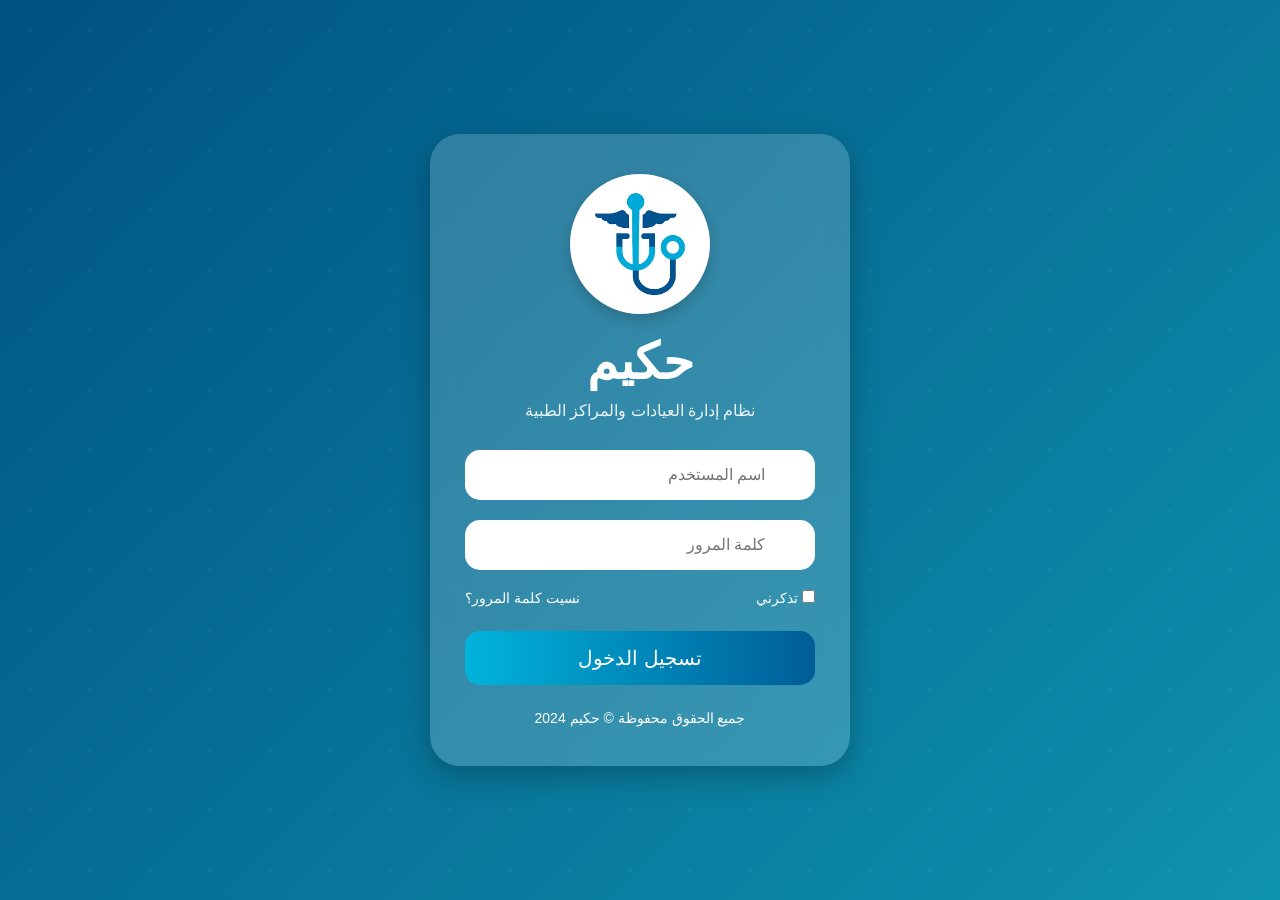
==== index.html @ 73f1740b "Add files via upload" ====
<!DOCTYPE html>
<html lang="ar" dir="rtl">
<head>
<meta charset="UTF-8">
<meta name="viewport" content="width=device-width, initial-scale=1.0">
<title>Hakim Login</title>

<link rel="stylesheet"
href="index.css"/>
<link rel="stylesheet" href="dark-mode.css">



</head>

<body>

    <div id="result"></div>

<div class="login-box">

    <div class="logo">

        
        <img src="hakeem.png" alt="Hakim Logo">

        <h1>حكيم</h1>
        <p>نظام إدارة العيادات والمراكز الطبية</p>
    </div>

    
<form onsubmit="return false;">
        <div class="input-box">
          <input type="text" id="username" placeholder="اسم المستخدم">
            <i class="fa-regular fa-user"></i>
        </div>

        <div class="input-box">
            <input type="password" id="password" placeholder="كلمة المرور">
            <i class="fa-solid fa-lock"></i>
        </div>

        <div class="options">
            <label>
                <input type="checkbox">
                تذكرني
            </label>

            <a href="#">نسيت كلمة المرور؟</a>
        </div>

      
<button id="loginBtn" class="login-btn" type="button" onclick="login()">
    <span id="btnText">تسجيل الدخول</span>
    <span id="loader" class="loader" style="display:none;"></span>
</button>


    </form>

    <div class="footer">
        جميع الحقوق محفوظة © حكيم 2024
    </div>

</div>


<script src="login.js"></script>
<script src="darkmode.js"></script>
<script>
if (localStorage.getItem("darkMode") === "true") {
    document.body.classList.add("dark-mode");
}
</script>
</body>
</html>
---- index.css ----
*{
    margin:0;
    padding:0;
    box-sizing:border-box;
    font-family:Tahoma,sans-serif;
}

body{
    height:100vh;
    display:flex;
    justify-content:center;
    align-items:center;
    background:
    linear-gradient(rgba(0,0,0,.2),rgba(0,0,0,.2)),
    linear-gradient(135deg,#0066a1,#12b6d9);
    overflow:hidden;
    position:relative;
}



body::before{
    content:"";
    position:absolute;
    width:100%;
    height:100%;
    background-image:
    radial-gradient(rgba(255,255,255,.08) 2px, transparent 2px);
    background-size:60px 60px;
    opacity:.4;
}



.login-box{
    width:420px;
    background:rgba(255,255,255,.18);
    backdrop-filter:blur(15px);
    border-radius:30px;
    padding:40px 35px;
    box-shadow:0 10px 30px rgba(0,0,0,.25);
    position:relative;
    z-index:1;
    text-align:center;
    color:white;
}



.logo img{
    width:140px;
    margin-bottom:15px;
}

.logo h1{
    font-size:50px;
    margin-bottom:10px;
    color:white;
}

.logo p{
    font-size:16px;
    opacity:.9;
    margin-bottom:30px;
}



.input-box{
    position:relative;
    margin-bottom:20px;
}

.input-box input{
    width:100%;
    padding:16px 50px 16px 16px;
    border:none;
    outline:none;
    border-radius:15px;
    background:white;
    font-size:16px;
}

.input-box i{
    position:absolute;
    right:18px;
    top:50%;
    transform:translateY(-50%);
    color:#777;
    font-size:18px;
}



.options{
    display:flex;
    justify-content:space-between;
    align-items:center;
    margin-bottom:25px;
    font-size:14px;
}

.options a{
    color:white;
    text-decoration:none;
}

.options a:hover{
    text-decoration:underline;
}



.login-btn{
    width:100%;
    padding:15px;
    border:none;
    border-radius:15px;
    background:linear-gradient(90deg,#00b4db,#005c97);
    color:white;
    font-size:20px;
    cursor:pointer;
    transition:.3s;
}

.login-btn:hover{
    transform:scale(1.03);
}



.footer{
    margin-top:25px;
    font-size:14px;
}

.footer a{
    color:white;
    font-weight:bold;
    text-decoration:none;
}

.footer a:hover{
    text-decoration:underline;
}
.logo img{
    width:140px;
    height:140px;
    border-radius:50%;
    object-fit:cover;
    background:white;
    padding:10px;
    box-shadow:0 5px 15px rgba(0,0,0,.2);
    margin-bottom:15px;
}
 #drop-area {
            width: 300px;
            height: 150px;
            border: 2px dashed #999;
            display: flex;
            justify-content: center;
            align-items: center;
            margin: 20px auto;
            cursor: pointer;
        }

        #result {
            margin-top: 20px;
            text-align: center;
        }
        .loader {
    width:16px;
    height:16px;
    border:3px solid rgba(255,255,255,.4);
    border-top:3px solid #fff;
    border-radius:50%;
    display:inline-block;
    animation:spin .8s linear infinite;
    margin-right:8px;
    vertical-align:middle;
}

@keyframes spin {
    0% { transform: rotate(0deg); }
    100% { transform: rotate(360deg); }
}
---- dark-mode.css ----
body.dark-mode {
    background: #121212 !important;
    color: #ffffff !important;
}

/* الحاوية الرئيسية */
body.dark-mode .container,
body.dark-mode .settings-container {
    background: transparent !important;
}

/* الكروت */
body.dark-mode .card,
body.dark-mode .feature-card,
body.dark-mode .result-box {
    background: #1e1e1e !important;
    color: #ffffff !important;
    border: 1px solid #333 !important;
    box-shadow: 0 4px 15px rgba(0, 0, 0, 0.4) !important;
}

/* العناوين */
body.dark-mode h2,
body.dark-mode h3,
body.dark-mode p,
body.dark-mode span {
    color: #ffffff !important;
}

/* عنوان حكيم */
body.dark-mode .header h1,
body.dark-mode .title h1 {
    color: #60a5fa !important;
}

/* النص أسفل العنوان */
body.dark-mode .header p,
body.dark-mode .title p {
    color: #d1d5db !important;
}

/* صندوق رفع الملفات */
body.dark-mode .upload-box {
    background: #1e1e1e !important;
    border: 2px dashed #3b82f6 !important;
    color: #ffffff !important;
}

/* الحقول */
body.dark-mode input,
body.dark-mode textarea,
body.dark-mode select {
    background: #2b2b2b !important;
    color: #ffffff !important;
    border: 1px solid #555 !important;
}

/* الروابط */
body.dark-mode a {
    color: #4da3ff !important;
}

/* أزرار الكروت */
body.dark-mode .card button,
body.dark-mode .wa3i-btn {
    background: #2563eb !important;
    color: white !important;
}

/* Hover */
body.dark-mode .card button:hover,
body.dark-mode .wa3i-btn:hover {
    filter: brightness(1.1);
}

/* زر + */
body.dark-mode .menu-btn {
    background: transparent !important;
    color: white !important;
    border: none !important;
    box-shadow: none !important;
}

/* القائمة المنبثقة */
body.dark-mode .menu-items {
    background: #1e1e1e !important;
    border: 1px solid #333 !important;
}

body.dark-mode .menu-items a {
    color: #ffffff !important;
}

body.dark-mode .menu-items a:hover {
    background: #2a2a2a !important;
}

/* نتائج التحليل */
body.dark-mode #result,
body.dark-mode #explanation,
body.dark-mode #doctor {
    color: #ffffff !important;
}
/* الهيدر */
body.dark-mode .header {
    background: #1e1e1e !important;
    color: white !important;
}

/* عنوان حكيم */
body.dark-mode .header h1 {
    color: #60a5fa !important;
}

/* الوصف */
body.dark-mode .header p {
    color: #d1d5db !important;
}

/* القائمة المنبثقة */
body.dark-mode .menu-items {
    background: #1e1e1e !important;
    overflow: hidden;
}

/* إزالة الخلفية البيضاء من أول عنصر */
body.dark-mode .menu-items a {
    background: transparent !important;
    color: white !important;
}

/* زر + أو X */
body.dark-mode #menuBtn {
    background: transparent !important;
    color: #2563eb !important;
    border: none !important;
    box-shadow: none !important;
}

/* أي صندوق أبيض متبقٍ */
body.dark-mode .header,
body.dark-mode .card,
body.dark-mode .feature-card,
body.dark-mode .result-box,
body.dark-mode .upload-box {
    background-color: #1e1e1e !important;
}
.wa3i-card,
.stat-card {
    background: #ffffff;
    color: #111;
    border-radius: 16px;
    padding: 20px;
    box-shadow: 0 6px 18px rgba(0, 0, 0, 0.08);
    transition: 0.3s ease;
}

/* hover */
.wa3i-card:hover {
    transform: translateY(-5px);
    box-shadow: 0 10px 25px rgba(0, 0, 0, 0.15);
}

/* ====== DARK MODE CARDS ====== */
body.dark-mode .wa3i-card,
body.dark-mode .stat-card {
    background: #1e1e1e !important;
    color: #ffffff !important;
    border: 1px solid #333 !important;
    box-shadow: 0 8px 20px rgba(0, 0, 0, 0.4) !important;
}

/* النص داخل الكارد */
body.dark-mode .wa3i-card h2,
body.dark-mode .wa3i-card p,
body.dark-mode .stat-card h2,
body.dark-mode .stat-card span {
    color: #ffffff !important;
}
body.dark-mode .info-section {
    background: #1e1e1e !important;
    color: #ffffff !important;
    border-radius: 16px;
    padding: 20px;
    border: 1px solid #333;
    box-shadow: 0 6px 18px rgba(0,0,0,0.4);
}
/* =========================
   SMART PAGE DARK MODE
========================= */

body.dark-mode {
    background: #121212;
    color: #ffffff;
}

/* header */
body.dark-mode .header {
    background: #1e1e1e;
    box-shadow: 0 6px 18px rgba(0,0,0,0.4);
}

body.dark-mode .header h1 {
    color: #60a5fa;
}

body.dark-mode .header p {
    color: #d1d5db;
}

/* chat box */
body.dark-mode .chat-box {
    background: #1e1e1e;
    box-shadow: 0 6px 18px rgba(0,0,0,0.5);
}

/* messages */
body.dark-mode .bot-message {
    background: #2a2a2a;
    color: #ffffff;
}

body.dark-mode .user-message {
    background: #2563eb;
    color: white;
}

/* input */
body.dark-mode .input-area input {
    background: #2b2b2b;
    color: white;
    border: 1px solid #444;
}

/* back button */
body.dark-mode .back-btn {
    background: #2563eb;
}
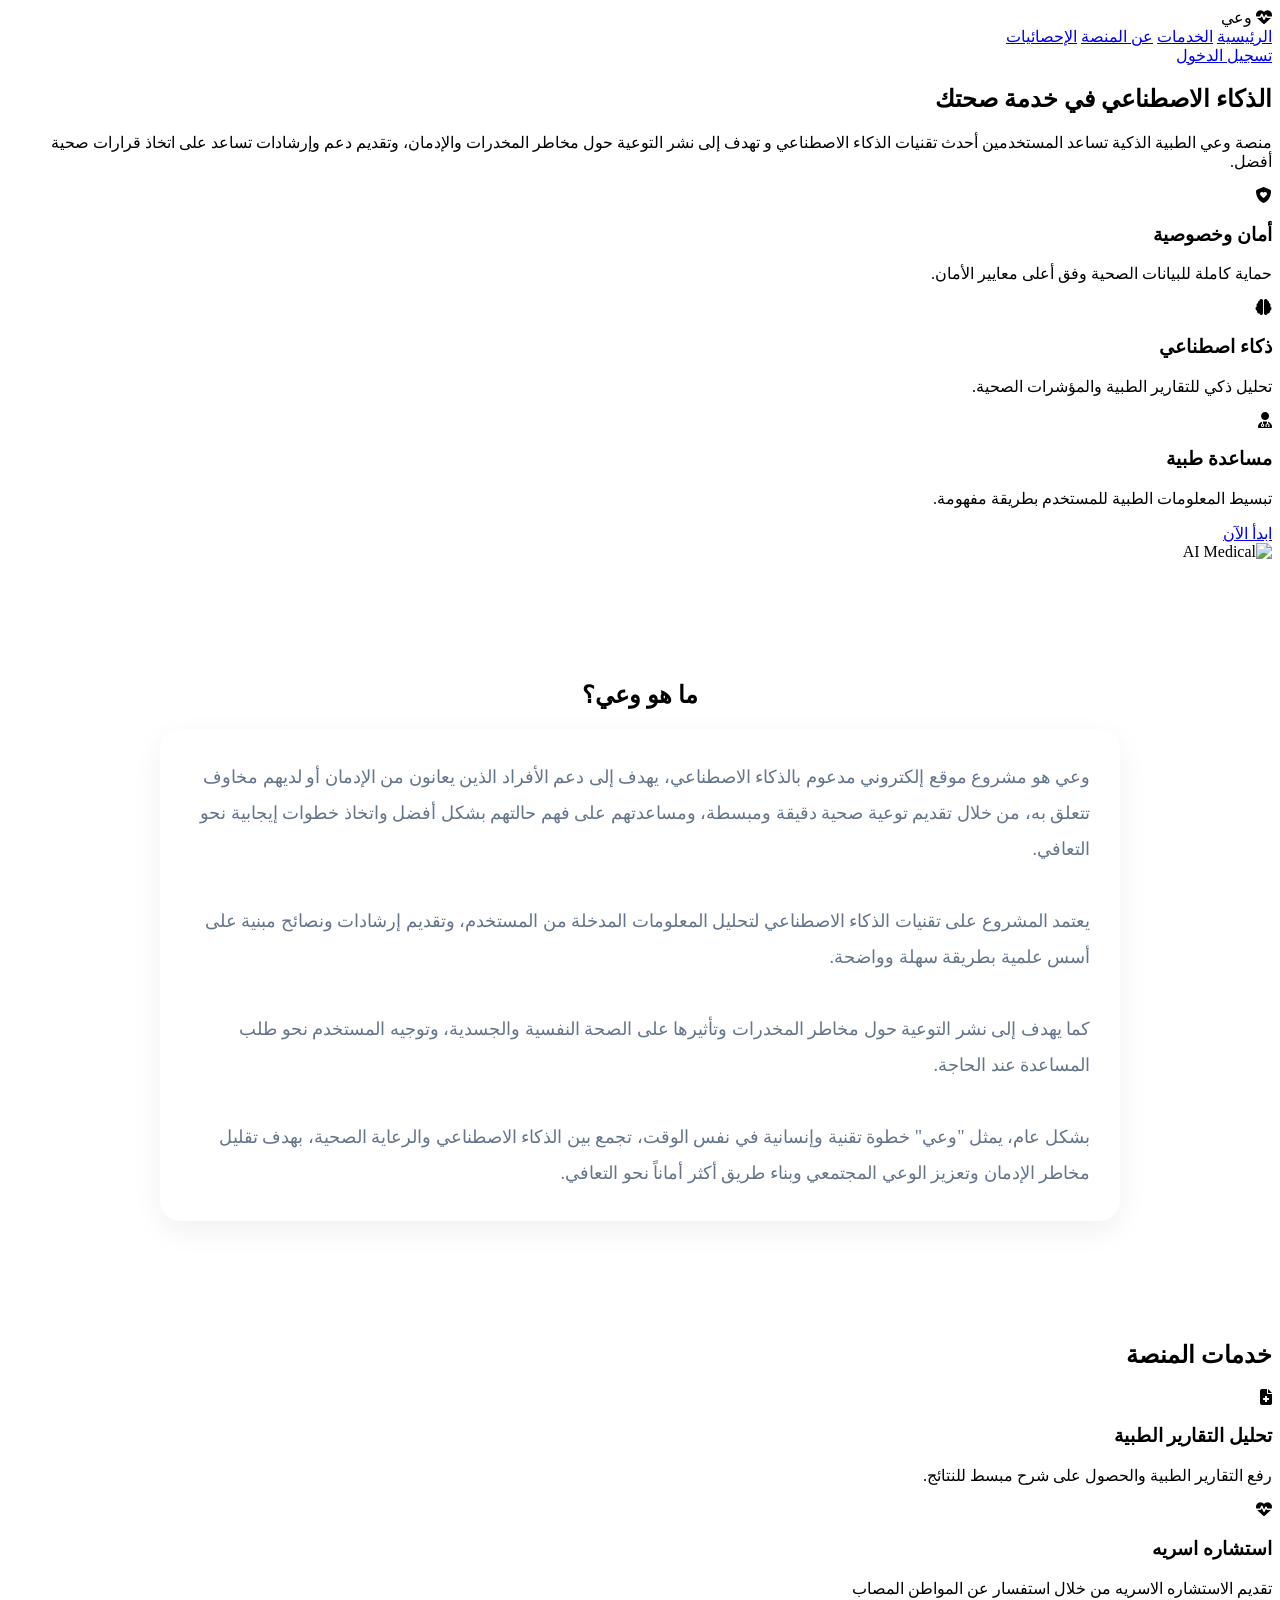
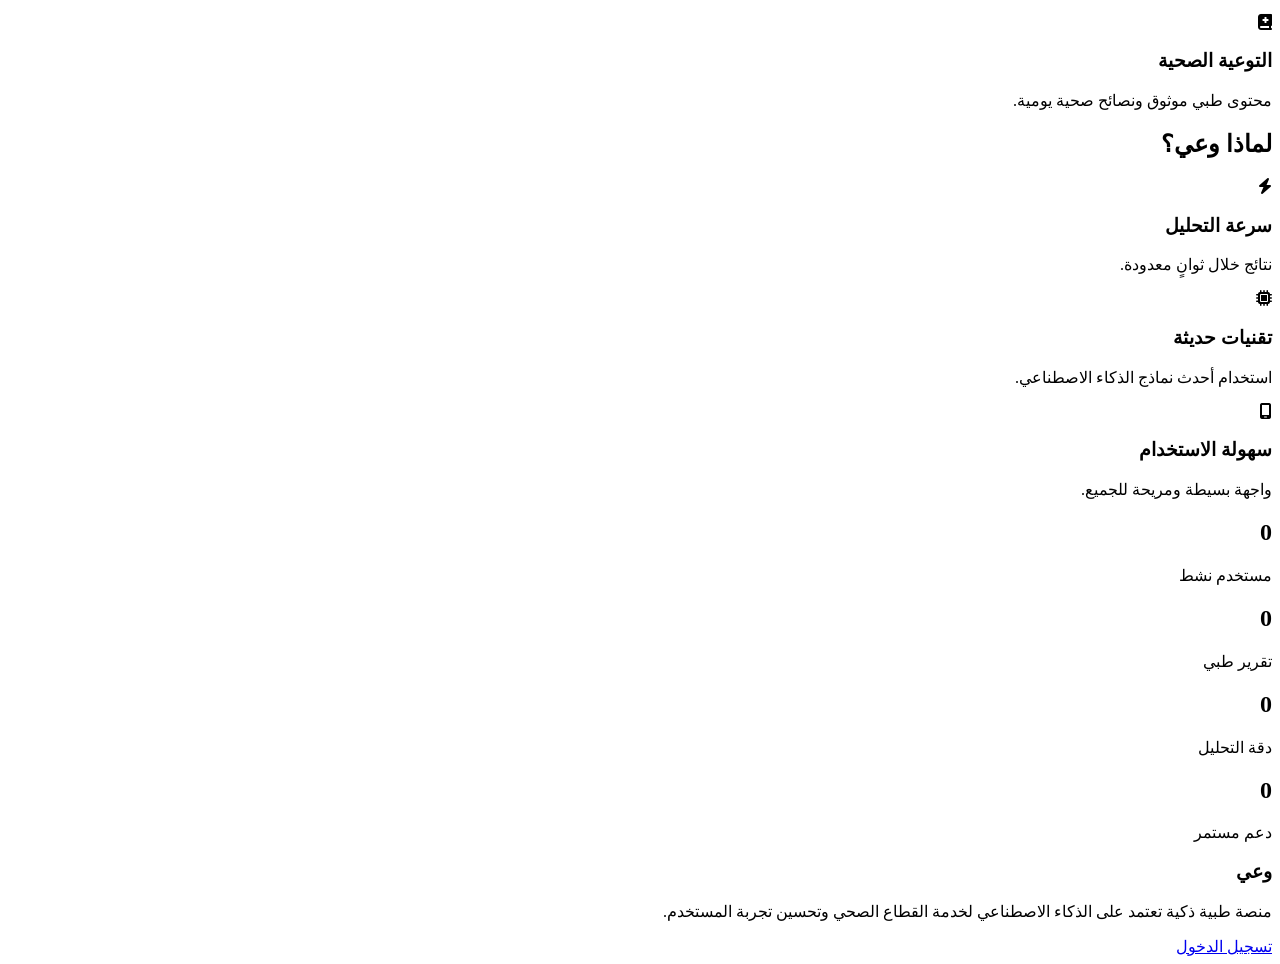
==== commit 85de70fe: "Update index.html" ====
--- a/index.html
+++ b/index.html
@@ -1,76 +1,261 @@
 <!DOCTYPE html>
 <html lang="ar" dir="rtl">
+
 <head>
 <meta charset="UTF-8">
 <meta name="viewport" content="width=device-width, initial-scale=1.0">
-<title>Hakim Login</title>
+
+<title>وعي | الذكاء الاصطناعي الطبي</title>
+
+<link rel="stylesheet" href="landing.css">
 
 <link rel="stylesheet"
-href="index.css"/>
-<link rel="stylesheet" href="dark-mode.css">
-
-
+href="https://cdnjs.cloudflare.com/ajax/libs/font-awesome/6.5.1/css/all.min.css">
 
 </head>
 
 <body>
 
-    <div id="result"></div>
-
-<div class="login-box">
+<header>
 
     <div class="logo">
-
-        
-        <img src="hakeem.png" alt="Hakim Logo">
-
-        <h1>حكيم</h1>
-        <p>نظام إدارة العيادات والمراكز الطبية</p>
+        <i class="fa-solid fa-heart-pulse"></i>
+        <span>وعي</span>
+    </div>
+
+    <nav>
+        <a href="#home">الرئيسية</a>
+        <a href="#services">الخدمات</a>
+        <a href="#about">عن المنصة</a>
+        <a href="#stats">الإحصائيات</a>
+    </nav>
+
+    <a href="login.html" class="login-btn">
+        تسجيل الدخول
+    </a>
+
+</header>
+
+
+<section class="hero" id="home">
+
+    <div class="content">
+
+        <h1>
+            الذكاء الاصطناعي في خدمة صحتك
+        </h1>
+
+        <p>
+            منصة وعي الطبية الذكية تساعد المستخدمين
+             أحدث تقنيات الذكاء الاصطناعي
+             
+
+             
+    و تهدف إلى
+    نشر التوعية حول مخاطر المخدرات والإدمان،
+    وتقديم دعم وإرشادات تساعد على اتخاذ قرارات صحية أفضل.
+
+        </p>
+
+        <div class="features">
+
+            <div class="card reveal">
+                <i class="fa-solid fa-shield-heart"></i>
+                <h3>أمان وخصوصية</h3>
+                <p>
+                    حماية كاملة للبيانات الصحية
+                    وفق أعلى معايير الأمان.
+                </p>
+            </div>
+
+            <div class="card reveal">
+                <i class="fa-solid fa-brain"></i>
+                <h3>ذكاء اصطناعي</h3>
+                <p>
+                    تحليل ذكي للتقارير الطبية
+                    والمؤشرات الصحية.
+                </p>
+            </div>
+
+            <div class="card reveal">
+                <i class="fa-solid fa-user-doctor"></i>
+                <h3>مساعدة طبية</h3>
+                <p>
+                    تبسيط المعلومات الطبية
+                    للمستخدم بطريقة مفهومة.
+                </p>
+            </div>
+
+        </div>
+
+        <a href="login.html" class="start-btn">
+            ابدأ الآن
+        </a>
+
+    </div>
+
+    <div class="hero-image">
+
+        <!-- ضع صورة AI هنا -->
+        <img src="clinical-ai-has-boomed.png" alt="AI Medical">
+
+    </div>
+</section>
+<section style="padding:100px 8%; text-align:center;">
+
+    <h2 class="section-title">ما هو وعي؟</h2>
+
+    <div style="
+        max-width:900px;
+        margin:auto;
+        background:white;
+        padding:30px;
+        border-radius:20px;
+        box-shadow:0 10px 30px rgba(0,0,0,.06);
+        line-height:2;
+        font-size:18px;
+        color:#64748b;
+        text-align:right;
+    ">
+
+        وعي هو مشروع موقع إلكتروني مدعوم بالذكاء الاصطناعي، يهدف إلى دعم الأفراد الذين يعانون من الإدمان أو لديهم مخاوف تتعلق به،
+        من خلال تقديم توعية صحية دقيقة ومبسطة، ومساعدتهم على فهم حالتهم بشكل أفضل واتخاذ خطوات إيجابية نحو التعافي.
+
+        <br><br>
+
+        يعتمد المشروع على تقنيات الذكاء الاصطناعي لتحليل المعلومات المدخلة من المستخدم،
+        وتقديم إرشادات ونصائح مبنية على أسس علمية بطريقة سهلة وواضحة.
+
+        <br><br>
+
+        كما يهدف إلى نشر التوعية حول مخاطر المخدرات وتأثيرها على الصحة النفسية والجسدية،
+        وتوجيه المستخدم نحو طلب المساعدة عند الحاجة.
+<br><br>
+بشكل عام، يمثل "وعي" خطوة تقنية وإنسانية في نفس الوقت، تجمع بين الذكاء الاصطناعي والرعاية الصحية، بهدف تقليل مخاطر الإدمان وتعزيز الوعي المجتمعي وبناء طريق أكثر أماناً نحو التعافي.
+    </div>
+
+</section>
+
+<section id="services">
+
+    <h2 class="section-title">
+        خدمات المنصة
+    </h2>
+
+    <div class="service-container">
+
+        <div class="card reveal">
+            <i class="fa-solid fa-file-medical"></i>
+            <h3>تحليل التقارير الطبية</h3>
+            <p>
+                رفع التقارير الطبية والحصول على
+                شرح مبسط للنتائج.
+            </p>
+        </div>
+
+        <div class="card reveal">
+            <i class="fa-solid fa-heart-pulse"></i>
+            <h3>استشاره اسريه</h3>
+            <p>
+                تقديم الاستشاره الاسريه
+                من خلال استفسار عن المواطن المصاب 
+            </p>
+        </div>
+
+        <div class="card reveal">
+            <i class="fa-solid fa-book-medical"></i>
+            <h3>التوعية الصحية</h3>
+            <p>
+                محتوى طبي موثوق ونصائح
+                صحية يومية.
+            </p>
+        </div>
+
     </div>
 
     
-<form onsubmit="return false;">
-        <div class="input-box">
-          <input type="text" id="username" placeholder="اسم المستخدم">
-            <i class="fa-regular fa-user"></i>
-        </div>
-
-        <div class="input-box">
-            <input type="password" id="password" placeholder="كلمة المرور">
-            <i class="fa-solid fa-lock"></i>
-        </div>
-
-        <div class="options">
-            <label>
-                <input type="checkbox">
-                تذكرني
-            </label>
-
-            <a href="#">نسيت كلمة المرور؟</a>
-        </div>
-
-      
-<button id="loginBtn" class="login-btn" type="button" onclick="login()">
-    <span id="btnText">تسجيل الدخول</span>
-    <span id="loader" class="loader" style="display:none;"></span>
-</button>
-
-
-    </form>
-
-    <div class="footer">
-        جميع الحقوق محفوظة © حكيم 2024
-    </div>
-
-</div>
-
-
-<script src="login.js"></script>
-<script src="darkmode.js"></script>
-<script>
-if (localStorage.getItem("darkMode") === "true") {
-    document.body.classList.add("dark-mode");
-}
-</script>
+</section>
+
+
+<section id="about">
+
+    <h2 class="section-title">
+        لماذا وعي؟
+    </h2>
+
+    <div class="service-container">
+
+        <div class="card reveal">
+            <i class="fa-solid fa-bolt"></i>
+            <h3>سرعة التحليل</h3>
+            <p>
+                نتائج خلال ثوانٍ معدودة.
+            </p>
+        </div>
+
+        <div class="card reveal">
+            <i class="fa-solid fa-microchip"></i>
+            <h3>تقنيات حديثة</h3>
+            <p>
+                استخدام أحدث نماذج الذكاء الاصطناعي.
+            </p>
+        </div>
+
+        <div class="card reveal">
+            <i class="fa-solid fa-mobile-screen"></i>
+            <h3>سهولة الاستخدام</h3>
+            <p>
+                واجهة بسيطة ومريحة للجميع.
+            </p>
+        </div>
+
+    </div>
+
+</section>
+
+
+<section class="stats" id="stats">
+
+    <div>
+        <h2 class="counter" data-target="10000">0</h2>
+        <p>مستخدم نشط</p>
+    </div>
+
+    <div>
+        <h2 class="counter" data-target="500">0</h2>
+        <p>تقرير طبي</p>
+    </div>
+
+    <div>
+        <h2 class="counter" data-target="98">0</h2>
+        <p>دقة التحليل</p>
+    </div>
+
+    <div>
+        <h2 class="counter" data-target="24">0</h2>
+        <p>دعم مستمر</p>
+    </div>
+
+</section>
+
+
+<footer>
+
+    <h3>وعي</h3>
+
+    <p>
+        منصة طبية ذكية تعتمد على الذكاء الاصطناعي
+        لخدمة القطاع الصحي وتحسين تجربة المستخدم.
+    </p>
+
+    <a href="index.html" class="start-btn">
+        تسجيل الدخول
+    </a>
+
+</footer>
+
+
+<script src="landing.js"></script>
+
 </body>
-</html>+</html>
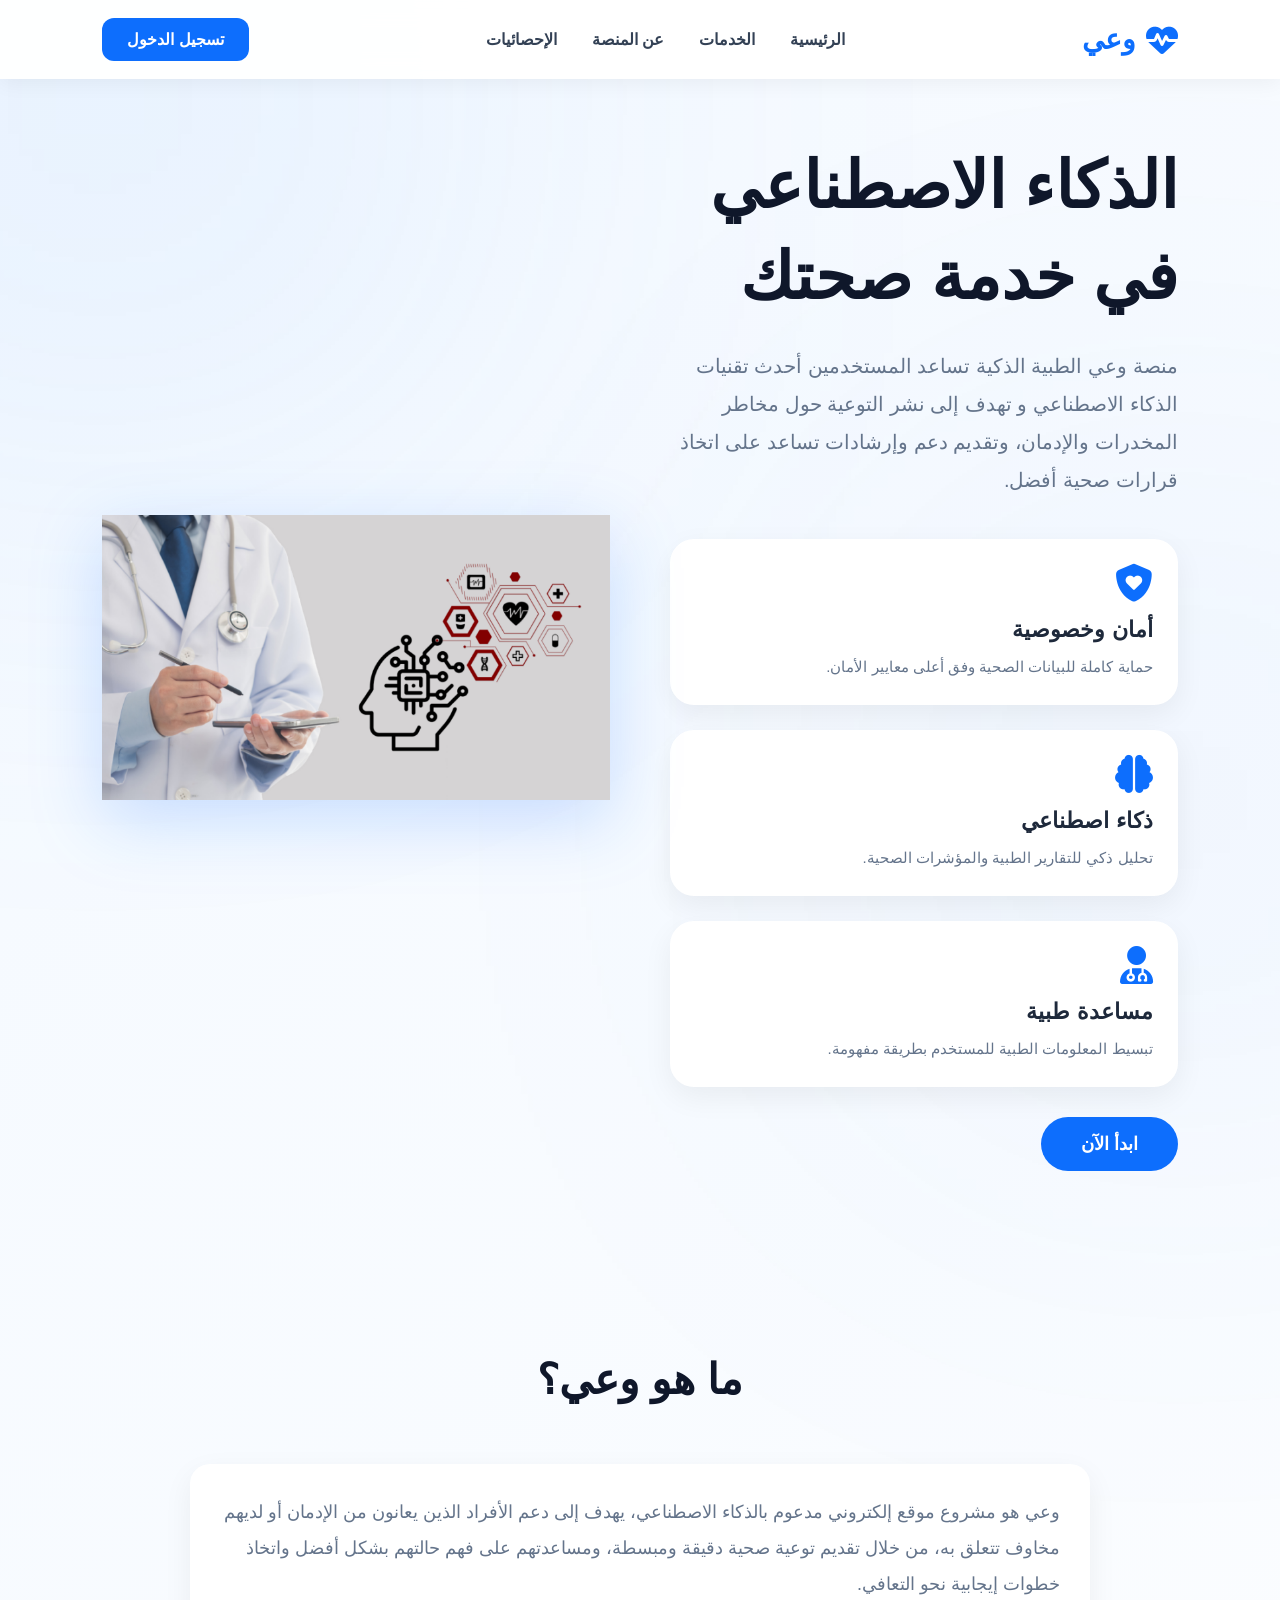
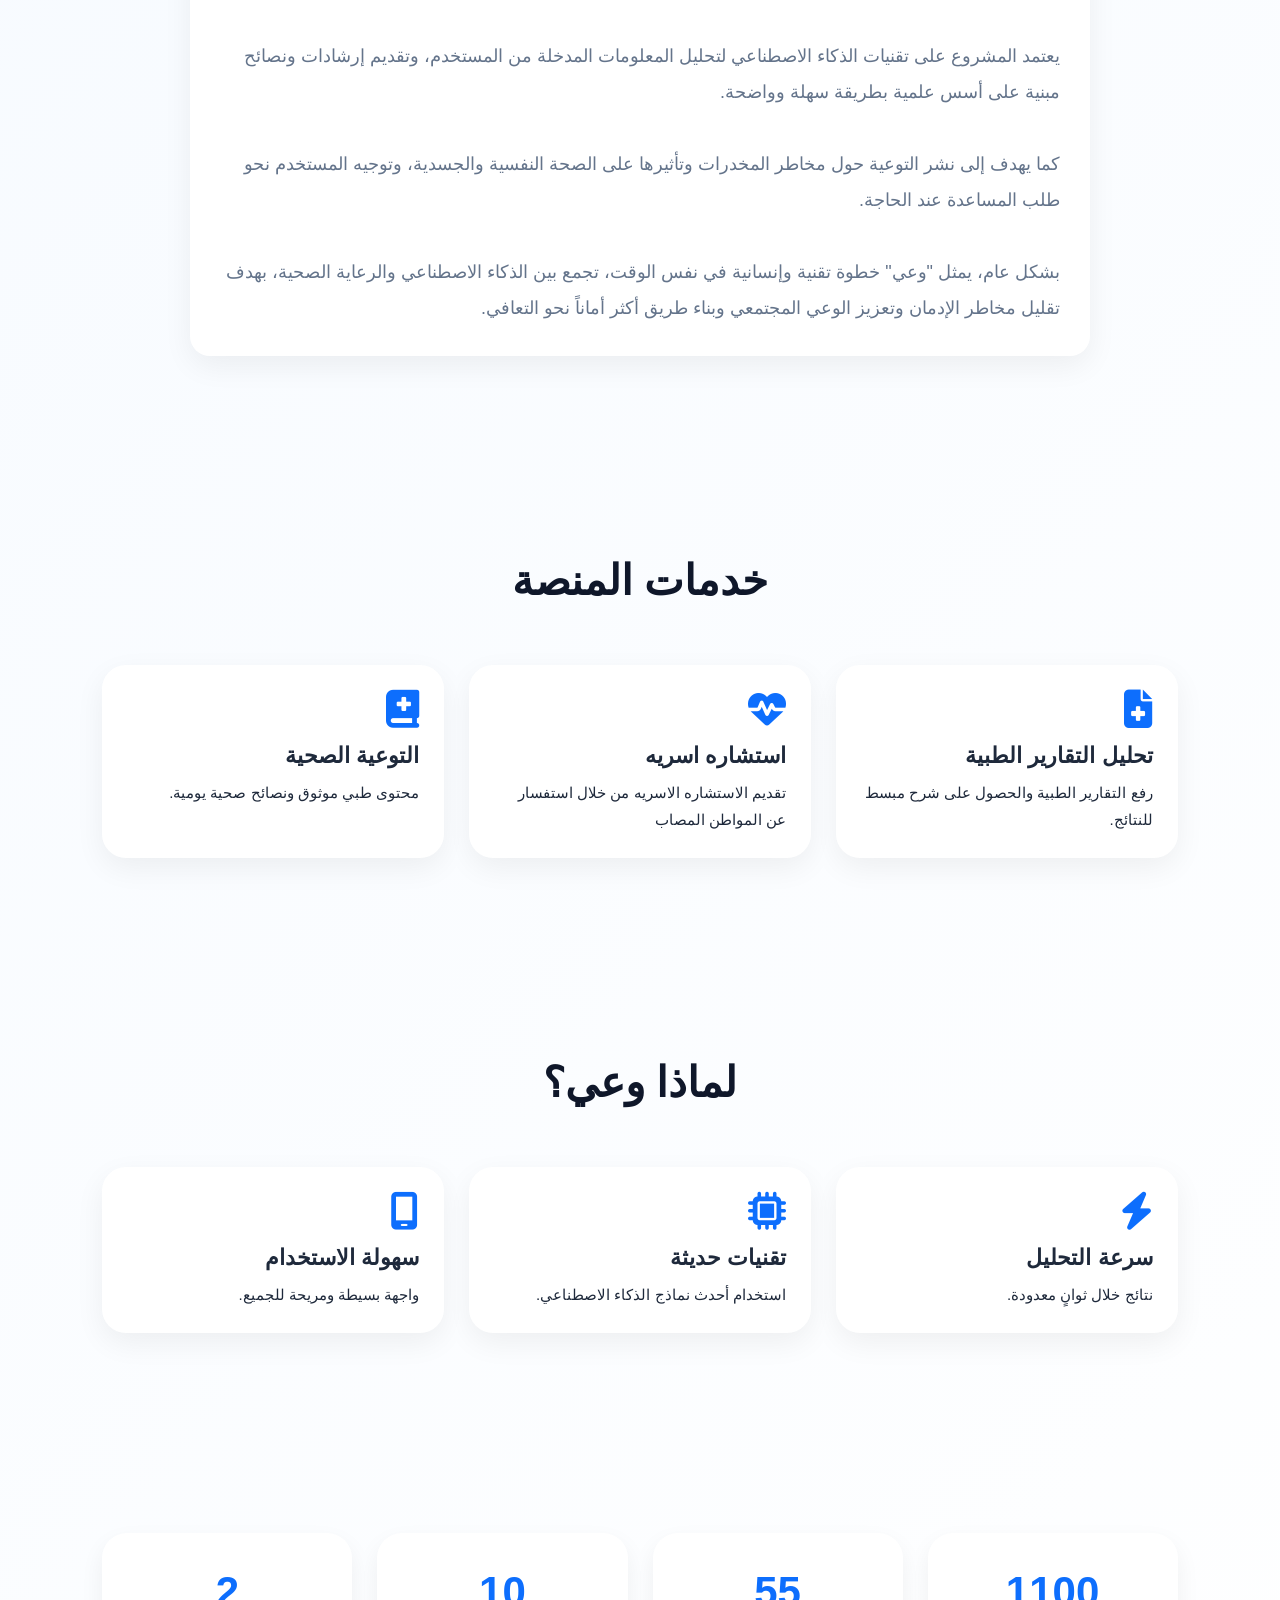
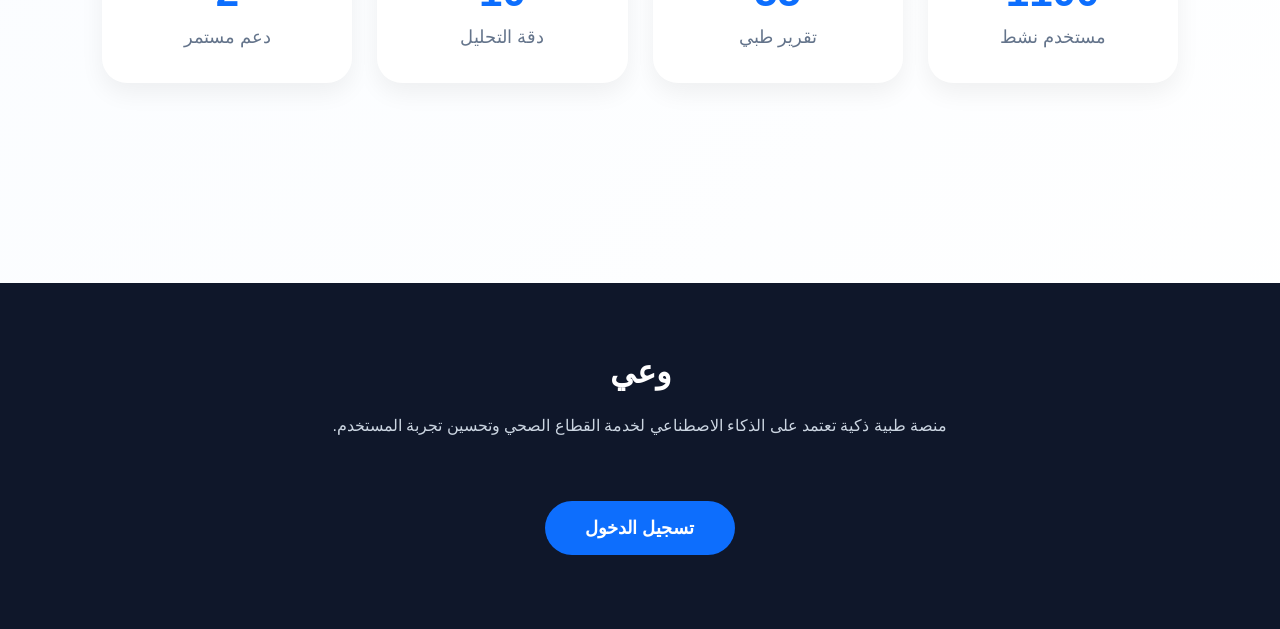
==== commit 5842f023: "Update index.html" ====
--- a/index.html
+++ b/index.html
@@ -248,7 +248,7 @@
         لخدمة القطاع الصحي وتحسين تجربة المستخدم.
     </p>
 
-    <a href="index.html" class="start-btn">
+    <a href="login.html" class="start-btn">
         تسجيل الدخول
     </a>
 
--- a/landing.css
+++ b/landing.css
@@ -0,0 +1,402 @@
+*{
+margin:0;
+padding:0;
+box-sizing:border-box;
+font-family:'Segoe UI',Tahoma,sans-serif;
+scroll-behavior:smooth;
+}
+
+body{
+background:linear-gradient(135deg,#f4f9ff,#ffffff);
+color:#1e293b;
+overflow-x:hidden;
+}
+
+/* Header */
+
+header{
+position:fixed;
+top:0;
+left:0;
+width:100%;
+background:rgba(255,255,255,.95);
+backdrop-filter:blur(15px);
+padding:18px 8%;
+display:flex;
+justify-content:space-between;
+align-items:center;
+z-index:1000;
+box-shadow:0 4px 20px rgba(0,0,0,.05);
+}
+
+.logo{
+display:flex;
+align-items:center;
+gap:10px;
+font-size:28px;
+font-weight:700;
+color:#0d6efd;
+}
+
+.logo i{
+font-size:32px;
+}
+
+nav{
+display:flex;
+gap:35px;
+}
+
+nav a{
+text-decoration:none;
+font-weight:600;
+color:#334155;
+transition:.3s;
+}
+
+nav a:hover{
+color:#0d6efd;
+}
+
+.login-btn{
+background:#0d6efd;
+color:white;
+padding:12px 25px;
+border-radius:12px;
+text-decoration:none;
+font-weight:bold;
+transition:.3s;
+}
+
+.login-btn:hover{
+transform:translateY(-3px);
+}
+
+/* Hero */
+
+.hero{
+min-height:100vh;
+display:flex;
+justify-content:space-between;
+align-items:center;
+padding:140px 8% 80px;
+gap:60px;
+}
+
+.content{
+flex:1;
+}
+
+.content h1{
+font-size:65px;
+line-height:1.4;
+margin-bottom:25px;
+color:#0f172a;
+}
+
+.content p{
+font-size:20px;
+line-height:1.9;
+color:#64748b;
+margin-bottom:40px;
+max-width:650px;
+}
+
+.hero-image{
+flex:1;
+display:flex;
+justify-content:center;
+align-items:center;
+}
+
+.hero-image img{
+width:100%;
+max-width:650px;
+animation:float 6s ease-in-out infinite;
+filter:drop-shadow(0 20px 35px rgba(13,110,253,.2));
+}
+
+@keyframes float{
+
+0%{
+transform:translateY(0);
+}
+
+50%{
+transform:translateY(-20px);
+}
+
+100%{
+transform:translateY(0);
+}
+
+}
+
+/* Cards */
+
+.features,
+.service-container{
+display:flex;
+gap:25px;
+flex-wrap:wrap;
+margin-top:30px;
+}
+
+.card{
+background:white;
+padding:25px;
+border-radius:24px;
+flex:1;
+min-width:250px;
+box-shadow:0 10px 30px rgba(0,0,0,.06);
+transition:.4s;
+}
+
+.card:hover{
+transform:translateY(-10px);
+}
+
+.card i{
+font-size:38px;
+color:#0d6efd;
+margin-bottom:15px;
+}
+
+.card h3{
+margin-bottom:10px;
+font-size:22px;
+}
+
+.card p{
+font-size:15px;
+line-height:1.8;
+margin:0;
+}
+
+/* Button */
+
+.start-btn{
+display:inline-block;
+margin-top:30px;
+background:#0d6efd;
+color:white;
+padding:16px 40px;
+border-radius:50px;
+text-decoration:none;
+font-size:18px;
+font-weight:bold;
+animation:pulse 2s infinite;
+}
+
+@keyframes pulse{
+
+0%{
+box-shadow:0 0 0 0 rgba(13,110,253,.6);
+}
+
+70%{
+box-shadow:0 0 0 20px rgba(13,110,253,0);
+}
+
+100%{
+box-shadow:0 0 0 0 rgba(13,110,253,0);
+}
+
+}
+
+/* Sections */
+
+section{
+padding:100px 8%;
+}
+
+.section-title{
+text-align:center;
+font-size:42px;
+margin-bottom:60px;
+color:#0f172a;
+}
+
+/* Stats */
+
+.stats{
+display:grid;
+grid-template-columns:repeat(4,1fr);
+gap:25px;
+}
+
+.stats div{
+background:white;
+padding:35px;
+border-radius:25px;
+text-align:center;
+box-shadow:0 10px 25px rgba(0,0,0,.06);
+}
+
+.stats h2{
+font-size:42px;
+color:#0d6efd;
+margin-bottom:10px;
+}
+
+.stats p{
+font-size:18px;
+color:#64748b;
+}
+
+/* Footer */
+
+footer{
+background:#0f172a;
+padding:70px 20px;
+text-align:center;
+color:white;
+margin-top:100px;
+}
+
+footer h3{
+font-size:32px;
+margin-bottom:20px;
+}
+
+footer p{
+max-width:700px;
+margin:auto;
+line-height:1.9;
+margin-bottom:30px;
+color:#cbd5e1;
+}
+
+/* Scroll Animation */
+
+.card,
+.stats div{
+opacity:1;
+transform:none;
+}
+.show{
+opacity:1;
+transform:translateY(0);
+}
+
+.hero{
+opacity:0;
+transform:translateY(50px);
+transition:1.2s;
+}
+
+.loaded .hero{
+opacity:1;
+transform:translateY(0);
+}
+
+/* Background Glow */
+
+body::before{
+content:"";
+position:fixed;
+width:600px;
+height:600px;
+background:#60a5fa;
+filter:blur(250px);
+opacity:.15;
+top:-200px;
+left:-200px;
+z-index:-1;
+}
+
+body::after{
+content:"";
+position:fixed;
+width:500px;
+height:500px;
+background:#3b82f6;
+filter:blur(250px);
+opacity:.1;
+bottom:-150px;
+right:-150px;
+z-index:-1;
+}
+
+/* Responsive */
+
+@media(max-width:1000px){
+
+.hero{
+flex-direction:column-reverse;
+text-align:center;
+}
+
+.content h1{
+font-size:45px;
+}
+
+.content p{
+margin:auto;
+margin-bottom:30px;
+}
+
+.stats{
+grid-template-columns:1fr 1fr;
+}
+
+}
+
+@media(max-width:700px){
+
+header{
+padding:15px 20px;
+}
+
+nav{
+display:none;
+}
+
+.content h1{
+font-size:35px;
+}
+
+.section-title{
+font-size:30px;
+}
+
+.stats{
+grid-template-columns:1fr;
+}
+
+.features,
+.service-container{
+flex-direction:column;
+}
+
+.hero-image img{
+max-width:350px;
+}
+
+}
+.mouse-glow{
+position:fixed;
+width:300px;
+height:300px;
+background:rgba(13,110,253,.08);
+border-radius:50%;
+pointer-events:none;
+transform:translate(-50%,-50%);
+filter:blur(80px);
+z-index:-1;
+}
+
+.start-btn,
+.login-btn{
+position:relative;
+overflow:hidden;
+}
+
+@keyframes ripple{
+
+to{
+transform:scale(4);
+opacity:0;
+}
+
+}
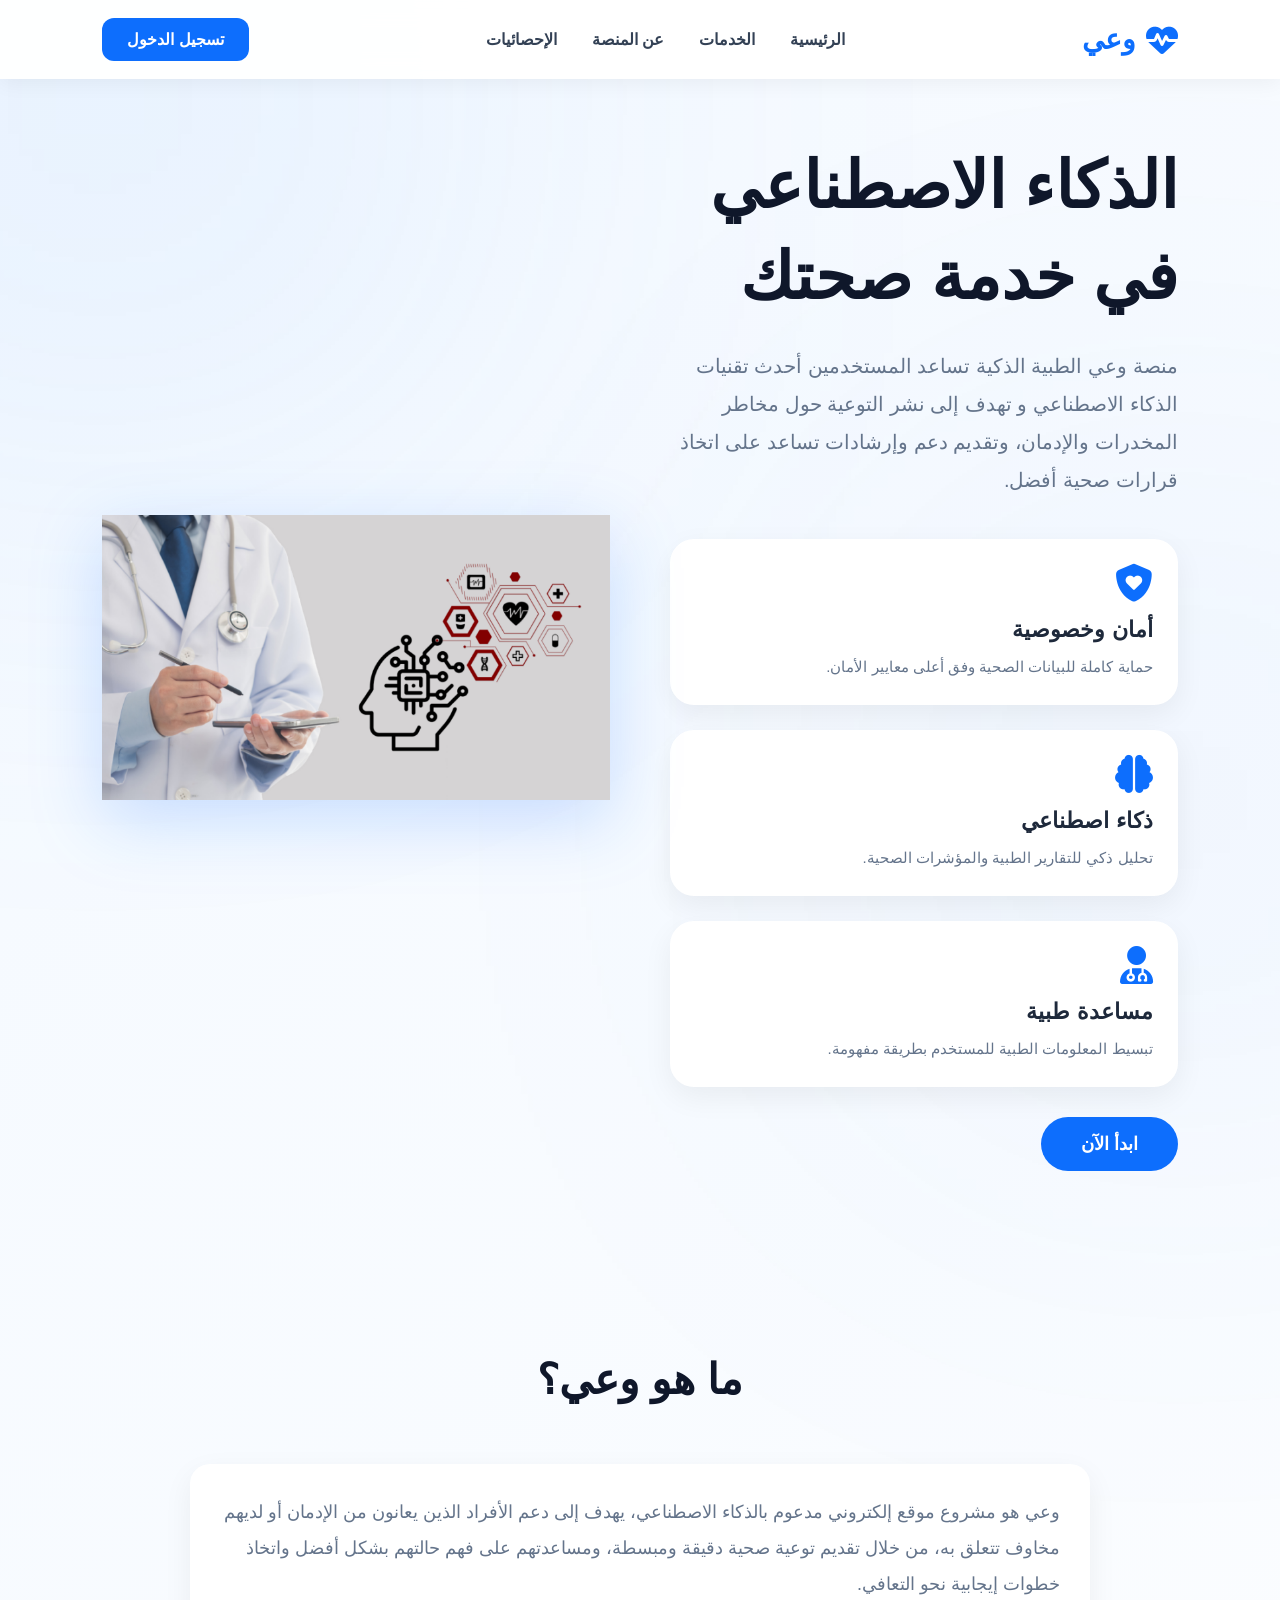
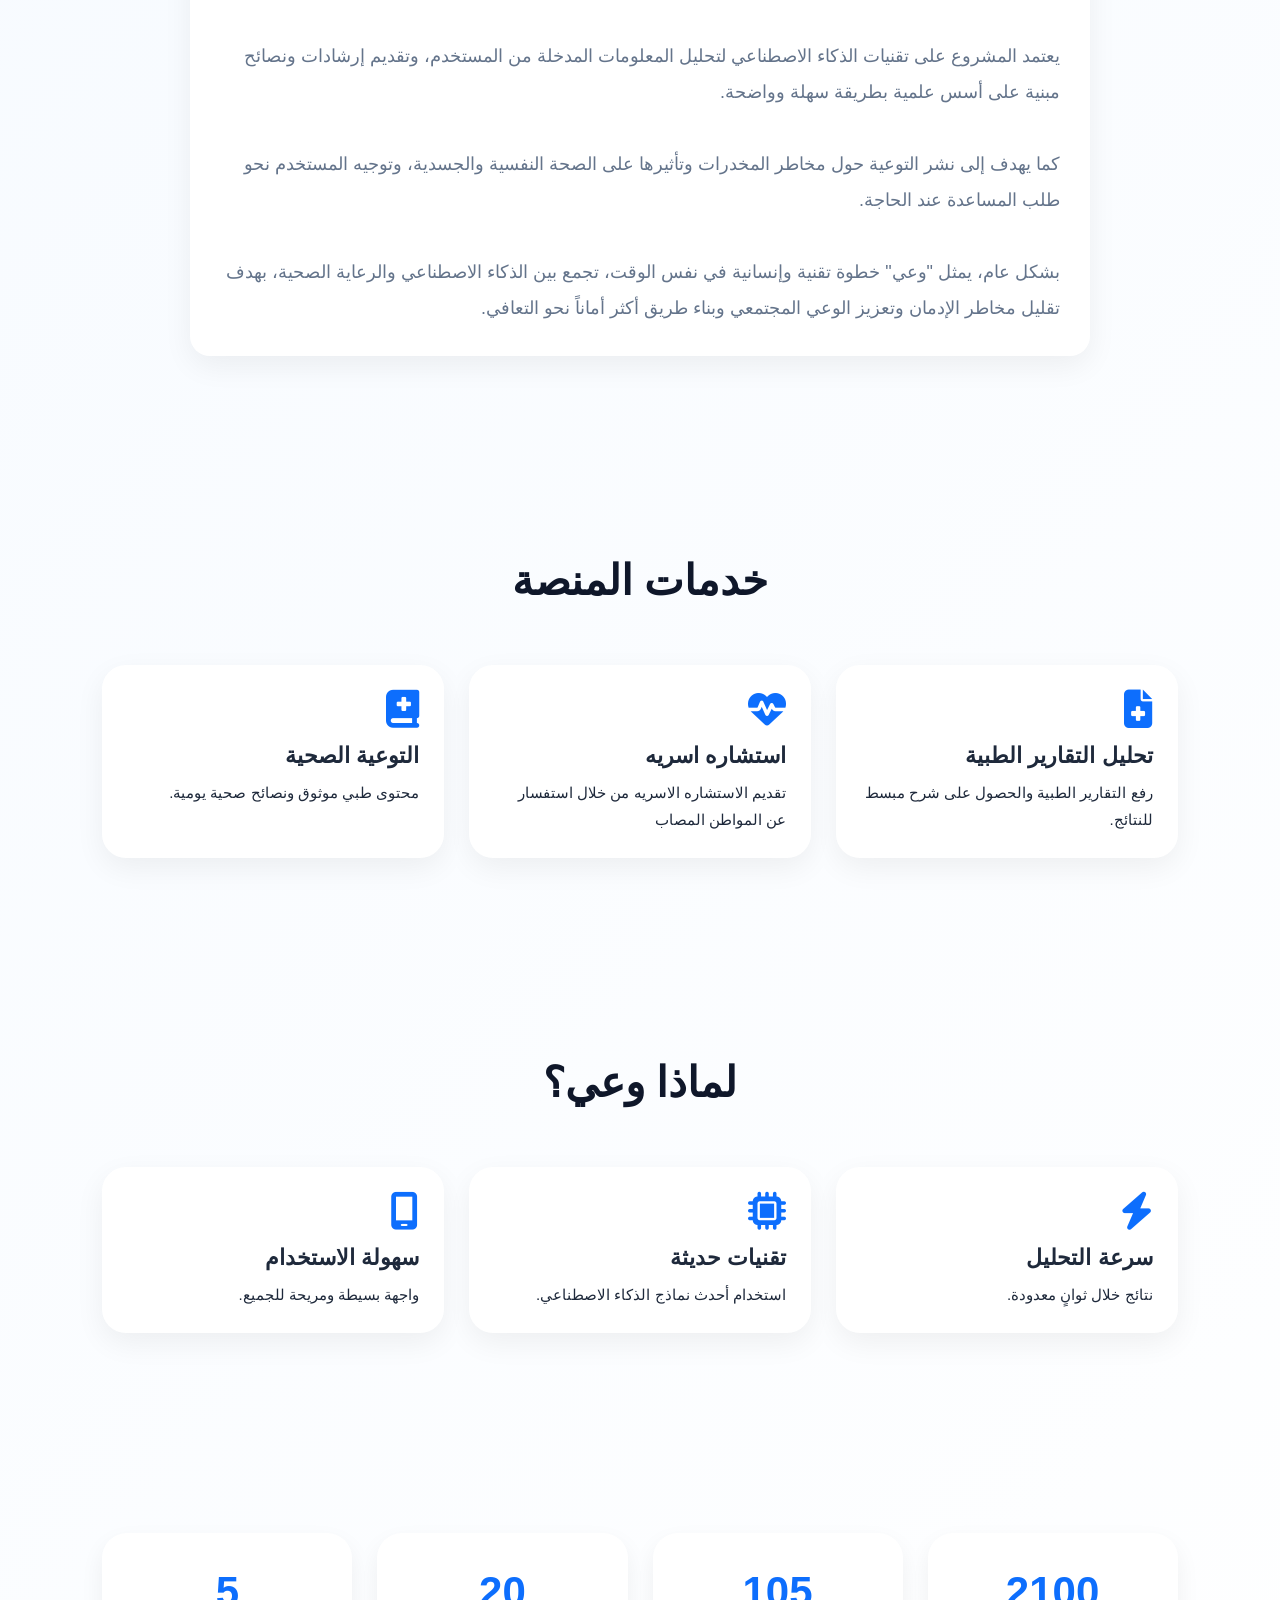
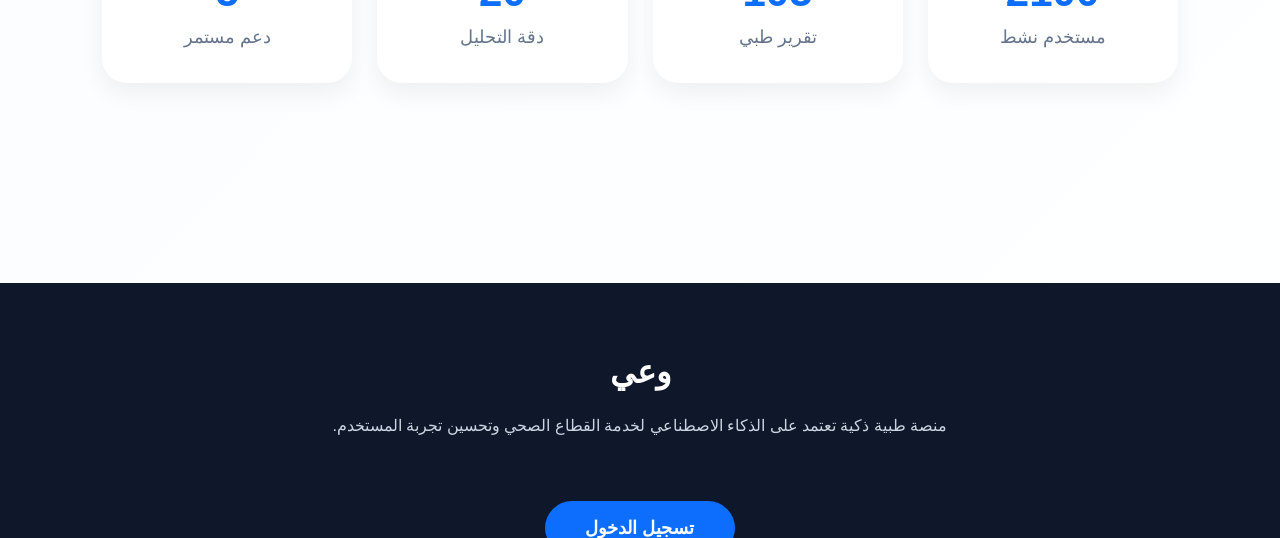
==== commit d51d3b7f: "Implement login redirection function Added a login function to redirect users to the login page." ====
--- a/index.html
+++ b/index.html
@@ -248,11 +248,17 @@
         لخدمة القطاع الصحي وتحسين تجربة المستخدم.
     </p>
 
-    <a href="login.html" class="start-btn">
-        تسجيل الدخول
-    </a>
+   <a href="#" class="start-btn" onclick="goLogin()">
+    تسجيل الدخول
+</a>
+
 
 </footer>
+<script>
+function goLogin() {
+    window.location.href = "login.html";
+}
+</script>
 
 
 <script src="landing.js"></script>
